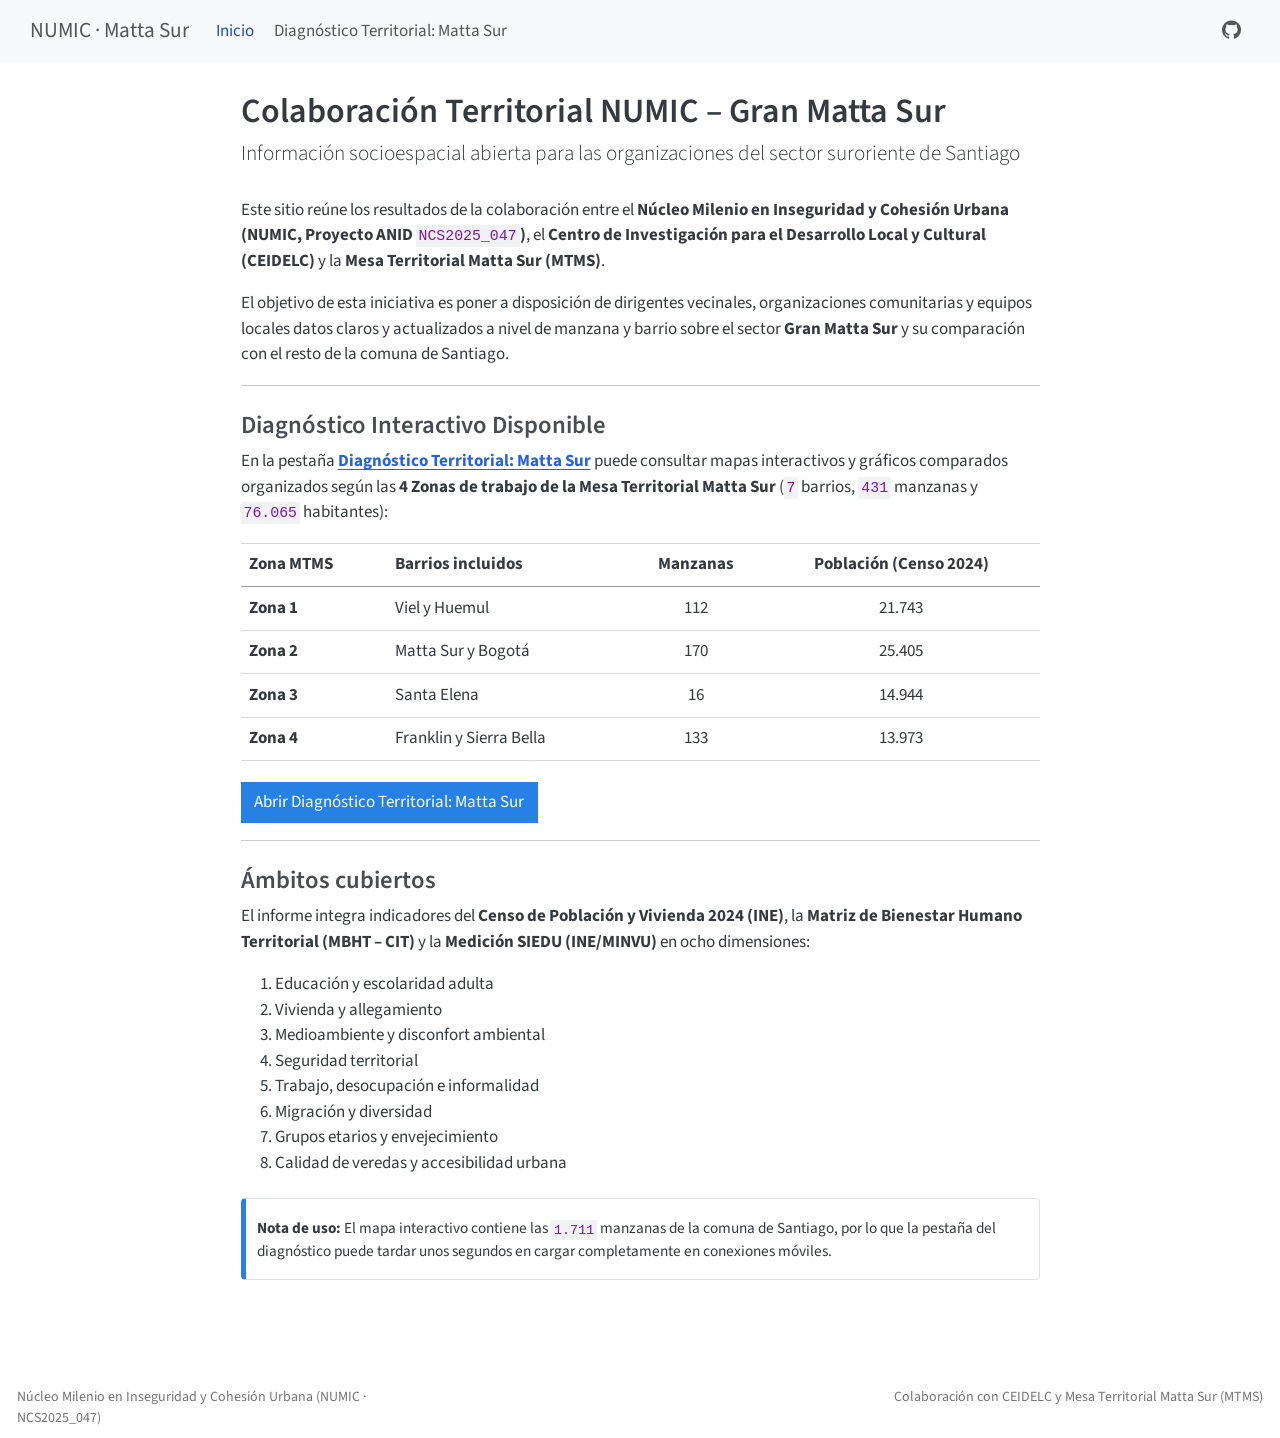
==== docs/index.html @ 4ddbf165 "Configura sitio web Quarto NUMIC - Matta Sur y despliegue en docs/" ====
<!DOCTYPE html>
<html xmlns="http://www.w3.org/1999/xhtml" lang="es" xml:lang="es"><head>

<meta charset="utf-8">
<meta name="generator" content="quarto-1.10.18">

<meta name="viewport" content="width=device-width, initial-scale=1.0, user-scalable=yes">


<title>Colaboración Territorial NUMIC – Gran Matta Sur – NUMIC · Matta Sur</title>
<style>
/* Default styles provided by pandoc.
** See https://pandoc.org/MANUAL.html#variables-for-html for config info.
*/
span.smallcaps{font-variant: small-caps;}
div.columns{display: flex; gap: 1.5em;}
div.column{flex: auto;}
@media screen {
div.columns{gap: min(4vw, 1.5em);}
div.column{overflow-x: auto;}
}
div.hanging-indent{margin-left: 1.5em; text-indent: -1.5em;}
ul.task-list{list-style: none;}
ul.task-list li input[type="checkbox"] {
  width: 0.8em;
  margin: 0 0.8em 0.2em -1em; /* quarto-specific, see https://github.com/quarto-dev/quarto-cli/issues/4556 */ 
  vertical-align: middle;
}
</style>


<script src="site_libs/quarto-nav/quarto-nav.js"></script>
<script src="site_libs/quarto-nav/headroom.min.js"></script>
<script src="site_libs/clipboard/clipboard.min.js"></script>
<script src="site_libs/quarto-html/quarto.js" type="module"></script>
<script src="site_libs/quarto-html/tabsets/tabsets.js" type="module"></script>
<script src="site_libs/quarto-html/popper.min.js"></script>
<script src="site_libs/quarto-html/tippy.umd.min.js"></script>
<script src="site_libs/quarto-html/anchor.min.js"></script>
<link href="site_libs/quarto-html/tippy.css" rel="stylesheet">
<link href="site_libs/quarto-html/quarto-syntax-highlighting-64a204ab8560d761af7679ceaba22944.css" rel="stylesheet" id="quarto-text-highlighting-styles">
<script src="site_libs/bootstrap/bootstrap.min.js"></script>
<link href="site_libs/bootstrap/bootstrap-icons.css" rel="stylesheet">
<link href="site_libs/bootstrap/bootstrap-ea1971949f186b5d7ecce1fd3cf000e4.min.css" rel="stylesheet" append-hash="true" id="quarto-bootstrap" data-mode="light">
<script id="quarto-search-options" type="application/json">{
  "language": {
    "search-no-results-text": "No se han encontrado resultados",
    "search-matching-documents-text": "documentos encontrados",
    "search-copy-link-title": "Copiar el enlace en la búsqueda",
    "search-hide-matches-text": "Ocultar resultados adicionales",
    "search-more-match-text": "resultado adicional en este documento",
    "search-more-matches-text": "resultados adicionales en este documento",
    "search-clear-button-title": "Borrar",
    "search-text-placeholder": "",
    "search-detached-cancel-button-title": "Cancelar",
    "search-submit-button-title": "Enviar",
    "search-label": "Buscar"
  }
}</script>


</head>

<body class="nav-fixed fullcontent quarto-light">

<div id="quarto-search-results"></div>
  <header id="quarto-header" class="headroom fixed-top">
    <nav class="navbar navbar-expand-lg " data-bs-theme="dark">
      <div class="navbar-container container-fluid">
      <div class="navbar-brand-container mx-auto">
    <a class="navbar-brand" href="./index.html">
    <span class="navbar-title">NUMIC · Matta Sur</span>
    </a>
  </div>
          <button class="navbar-toggler" type="button" data-bs-toggle="collapse" data-bs-target="#navbarCollapse" aria-controls="navbarCollapse" role="menu" aria-expanded="false" aria-label="Navegación de palanca" onclick="if (window.quartoToggleHeadroom) { window.quartoToggleHeadroom(); }">
  <span class="navbar-toggler-icon"></span>
</button>
          <div class="collapse navbar-collapse" id="navbarCollapse">
            <ul class="navbar-nav navbar-nav-scroll me-auto">
  <li class="nav-item">
    <a class="nav-link active" href="./index.html" aria-current="page"> 
<span class="menu-text">Inicio</span></a>
  </li>  
  <li class="nav-item">
    <a class="nav-link" href="./02-numic-data-rda/2-processing/4-mattasur-analysis-report.html"> 
<span class="menu-text">Diagnóstico Territorial: Matta Sur</span></a>
  </li>  
</ul>
            <ul class="navbar-nav navbar-nav-scroll ms-auto">
  <li class="nav-item compact">
    <a class="nav-link" href="https://github.com/territorio-numic/matta-sur"> <i class="bi bi-github" role="img" aria-label="Repositorio en GitHub">
</i> 
<span class="menu-text"></span></a>
  </li>  
</ul>
          </div> <!-- /navcollapse -->
            <div class="quarto-navbar-tools">
</div>
      </div> <!-- /container-fluid -->
    </nav>
</header>
<!-- content -->
<div id="quarto-content" class="quarto-container page-columns page-rows-contents page-layout-article page-navbar">
<!-- sidebar -->
<!-- margin-sidebar -->
    
<!-- main -->
<main class="content" id="quarto-document-content">

<header id="title-block-header" class="quarto-title-block default">
<div class="quarto-title">
<h1 class="title">Colaboración Territorial NUMIC – Gran Matta Sur</h1>
<p class="subtitle lead">Información socioespacial abierta para las organizaciones del sector suroriente de Santiago</p>
</div>



<div class="quarto-title-meta">

    
  
    
  </div>
  


</header>


<p>Este sitio reúne los resultados de la colaboración entre el <strong>Núcleo Milenio en Inseguridad y Cohesión Urbana (NUMIC, Proyecto ANID <code>NCS2025_047</code>)</strong>, el <strong>Centro de Investigación para el Desarrollo Local y Cultural (CEIDELC)</strong> y la <strong>Mesa Territorial Matta Sur (MTMS)</strong>.</p>
<p>El objetivo de esta iniciativa es poner a disposición de dirigentes vecinales, organizaciones comunitarias y equipos locales datos claros y actualizados a nivel de manzana y barrio sobre el sector <strong>Gran Matta Sur</strong> y su comparación con el resto de la comuna de Santiago.</p>
<hr>
<section id="diagnóstico-interactivo-disponible" class="level3">
<h3 class="anchored" data-anchor-id="diagnóstico-interactivo-disponible">Diagnóstico Interactivo Disponible</h3>
<p>En la pestaña <a href="./02-numic-data-rda/2-processing/4-mattasur-analysis-report.html"><strong>Diagnóstico Territorial: Matta Sur</strong></a> puede consultar mapas interactivos y gráficos comparados organizados según las <strong>4 Zonas de trabajo de la Mesa Territorial Matta Sur</strong> (<code>7</code> barrios, <code>431</code> manzanas y <code>76.065</code> habitantes):</p>
<table class="caption-top table">
<thead>
<tr class="header">
<th style="text-align: left;">Zona MTMS</th>
<th style="text-align: left;">Barrios incluidos</th>
<th style="text-align: center;">Manzanas</th>
<th style="text-align: center;">Población (Censo 2024)</th>
</tr>
</thead>
<tbody>
<tr class="odd">
<td style="text-align: left;"><strong>Zona 1</strong></td>
<td style="text-align: left;">Viel y Huemul</td>
<td style="text-align: center;">112</td>
<td style="text-align: center;">21.743</td>
</tr>
<tr class="even">
<td style="text-align: left;"><strong>Zona 2</strong></td>
<td style="text-align: left;">Matta Sur y Bogotá</td>
<td style="text-align: center;">170</td>
<td style="text-align: center;">25.405</td>
</tr>
<tr class="odd">
<td style="text-align: left;"><strong>Zona 3</strong></td>
<td style="text-align: left;">Santa Elena</td>
<td style="text-align: center;">16</td>
<td style="text-align: center;">14.944</td>
</tr>
<tr class="even">
<td style="text-align: left;"><strong>Zona 4</strong></td>
<td style="text-align: left;">Franklin y Sierra Bella</td>
<td style="text-align: center;">133</td>
<td style="text-align: center;">13.973</td>
</tr>
</tbody>
</table>
<p style="margin-top: 1.25rem;">
<a href="./02-numic-data-rda/2-processing/4-mattasur-analysis-report.html" class="btn btn-primary" role="button">Abrir Diagnóstico Territorial: Matta Sur</a>
</p>
<hr>
</section>
<section id="ámbitos-cubiertos" class="level3">
<h3 class="anchored" data-anchor-id="ámbitos-cubiertos">Ámbitos cubiertos</h3>
<p>El informe integra indicadores del <strong>Censo de Población y Vivienda 2024 (INE)</strong>, la <strong>Matriz de Bienestar Humano Territorial (MBHT – CIT)</strong> y la <strong>Medición SIEDU (INE/MINVU)</strong> en ocho dimensiones:</p>
<ol type="1">
<li>Educación y escolaridad adulta</li>
<li>Vivienda y allegamiento</li>
<li>Medioambiente y disconfort ambiental</li>
<li>Seguridad territorial</li>
<li>Trabajo, desocupación e informalidad</li>
<li>Migración y diversidad</li>
<li>Grupos etarios y envejecimiento</li>
<li>Calidad de veredas y accesibilidad urbana</li>
</ol>
<div class="callout callout-style-simple callout-note no-icon">
<div class="callout-body d-flex">
<div class="callout-icon-container">
<i class="callout-icon no-icon"></i>
</div>
<div class="callout-body-container">
<p><strong>Nota de uso:</strong> El mapa interactivo contiene las <code>1.711</code> manzanas de la comuna de Santiago, por lo que la pestaña del diagnóstico puede tardar unos segundos en cargar completamente en conexiones móviles.</p>
</div>
</div>
</div>


</section>

</main> <!-- /main -->
<script id="quarto-html-after-body" type="application/javascript">
  window.document.addEventListener("DOMContentLoaded", function (event) {
    const icon = "";
    const anchorJS = new window.AnchorJS();
    anchorJS.options = {
      placement: 'right',
      icon: icon
    };
    anchorJS.add('.anchored');
    const isCodeAnnotation = (el) => {
      for (const clz of el.classList) {
        if (clz.startsWith('code-annotation-')) {                     
          return true;
        }
      }
      return false;
    }
    const onCopySuccess = function(e) {
      // button target
      const button = e.trigger;
      // don't keep focus
      button.blur();
      // flash "checked"
      button.classList.add('code-copy-button-checked');
      var currentTitle = button.getAttribute("title");
      button.setAttribute("title", "Copiado");
      let tooltip;
      if (window.bootstrap) {
        button.setAttribute("data-bs-toggle", "tooltip");
        button.setAttribute("data-bs-placement", "left");
        button.setAttribute("data-bs-title", "Copiado");
        tooltip = new bootstrap.Tooltip(button, 
          { trigger: "manual", 
            customClass: "code-copy-button-tooltip",
            offset: [0, -8]});
        tooltip.show();    
      }
      setTimeout(function() {
        if (tooltip) {
          tooltip.hide();
          button.removeAttribute("data-bs-title");
          button.removeAttribute("data-bs-toggle");
          button.removeAttribute("data-bs-placement");
        }
        button.setAttribute("title", currentTitle);
        button.classList.remove('code-copy-button-checked');
      }, 1000);
      // clear code selection
      e.clearSelection();
    }
    const getTextToCopy = function(trigger) {
      const outerScaffold = trigger.parentElement.cloneNode(true);
      const codeEl = outerScaffold.querySelector('code');
      for (const childEl of codeEl.children) {
        if (isCodeAnnotation(childEl)) {
          childEl.remove();
        }
      }
      return codeEl.innerText;
    }
    const clipboard = new window.ClipboardJS('.code-copy-button:not([data-in-quarto-modal])', {
      text: getTextToCopy
    });
    clipboard.on('success', onCopySuccess);
    if (window.document.getElementById('quarto-embedded-source-code-modal')) {
      const clipboardModal = new window.ClipboardJS('.code-copy-button[data-in-quarto-modal]', {
        text: getTextToCopy,
        container: window.document.getElementById('quarto-embedded-source-code-modal')
      });
      clipboardModal.on('success', onCopySuccess);
    }
      var localhostRegex = new RegExp(/^(?:http|https):\/\/localhost\:?[0-9]*\//);
      var mailtoRegex = new RegExp(/^mailto:/);
        var filterRegex = new RegExp("https:\/\/territorio-numic\.github\.io\/matta-sur");
      var isInternal = (href) => {
          return filterRegex.test(href) || localhostRegex.test(href) || mailtoRegex.test(href);
      }
      // Inspect non-navigation links and adorn them if external
     var links = window.document.querySelectorAll('a[href]:not(.nav-link):not(.navbar-brand):not(.toc-action):not(.sidebar-link):not(.sidebar-item-toggle):not(.pagination-link):not(.no-external):not([aria-hidden]):not(.dropdown-item):not(.quarto-navigation-tool):not(.about-link)');
      for (var i=0; i<links.length; i++) {
        const link = links[i];
        if (!isInternal(link.href)) {
          // undo the damage that might have been done by quarto-nav.js in the case of
          // links that we want to consider external
          if (link.dataset.originalHref !== undefined) {
            link.href = link.dataset.originalHref;
          }
        }
      }
    function tippyHover(el, contentFn, onTriggerFn, onUntriggerFn) {
      const config = {
        allowHTML: true,
        maxWidth: 500,
        delay: 100,
        arrow: false,
        appendTo: function(el) {
            return el.parentElement;
        },
        interactive: true,
        interactiveBorder: 10,
        theme: 'quarto',
        placement: 'bottom-start',
      };
      if (contentFn) {
        config.content = contentFn;
      }
      if (onTriggerFn) {
        config.onTrigger = onTriggerFn;
      }
      if (onUntriggerFn) {
        config.onUntrigger = onUntriggerFn;
      }
      window.tippy(el, config); 
    }
    const noterefs = window.document.querySelectorAll('a[role="doc-noteref"]');
    for (var i=0; i<noterefs.length; i++) {
      const ref = noterefs[i];
      tippyHover(ref, function() {
        // use id or data attribute instead here
        let href = ref.getAttribute('data-footnote-href') || ref.getAttribute('href');
        try { href = new URL(href).hash; } catch {}
        const id = href.replace(/^#\/?/, "");
        const note = window.document.getElementById(id);
        if (note) {
          return note.innerHTML;
        } else {
          return "";
        }
      });
    }
    const xrefs = window.document.querySelectorAll('a.quarto-xref');
    const processXRef = (id, note) => {
      // Strip column container classes
      const stripColumnClz = (el) => {
        el.classList.remove("page-full", "page-columns");
        if (el.children) {
          for (const child of el.children) {
            stripColumnClz(child);
          }
        }
      }
      stripColumnClz(note)
      if (id === null || id.startsWith('sec-')) {
        // Special case sections, only their first couple elements
        const container = document.createElement("div");
        if (note.children && note.children.length > 2) {
          container.appendChild(note.children[0].cloneNode(true));
          for (let i = 1; i < note.children.length; i++) {
            const child = note.children[i];
            if (child.tagName === "P" && child.innerText === "") {
              continue;
            } else {
              container.appendChild(child.cloneNode(true));
              break;
            }
          }
          if (window.Quarto?.typesetMath) {
            window.Quarto.typesetMath(container);
          }
          return container.innerHTML
        } else {
          if (window.Quarto?.typesetMath) {
            window.Quarto.typesetMath(note);
          }
          return note.innerHTML;
        }
      } else {
        // Remove any anchor links if they are present
        const anchorLink = note.querySelector('a.anchorjs-link');
        if (anchorLink) {
          anchorLink.remove();
        }
        if (window.Quarto?.typesetMath) {
          window.Quarto.typesetMath(note);
        }
        if (note.classList.contains("callout")) {
          return note.outerHTML;
        } else {
          return note.innerHTML;
        }
      }
    }
    for (var i=0; i<xrefs.length; i++) {
      const xref = xrefs[i];
      tippyHover(xref, undefined, function(instance) {
        instance.disable();
        let url = xref.getAttribute('href');
        let hash = undefined; 
        if (url.startsWith('#')) {
          hash = url;
        } else {
          try { hash = new URL(url).hash; } catch {}
        }
        if (hash) {
          const id = hash.replace(/^#\/?/, "");
          const note = window.document.getElementById(id);
          if (note !== null) {
            try {
              const html = processXRef(id, note.cloneNode(true));
              instance.setContent(html);
            } finally {
              instance.enable();
              instance.show();
            }
          } else {
            // See if we can fetch this
            fetch(url.split('#')[0])
            .then(res => res.text())
            .then(html => {
              const parser = new DOMParser();
              const htmlDoc = parser.parseFromString(html, "text/html");
              const note = htmlDoc.getElementById(id);
              if (note !== null) {
                const html = processXRef(id, note);
                instance.setContent(html);
              } 
            }).finally(() => {
              instance.enable();
              instance.show();
            });
          }
        } else {
          // See if we can fetch a full url (with no hash to target)
          // This is a special case and we should probably do some content thinning / targeting
          fetch(url)
          .then(res => res.text())
          .then(html => {
            const parser = new DOMParser();
            const htmlDoc = parser.parseFromString(html, "text/html");
            const note = htmlDoc.querySelector('main.content');
            if (note !== null) {
              // This should only happen for chapter cross references
              // (since there is no id in the URL)
              // remove the first header
              if (note.children.length > 0 && note.children[0].tagName === "HEADER") {
                note.children[0].remove();
              }
              const html = processXRef(null, note);
              instance.setContent(html);
            } 
          }).finally(() => {
            instance.enable();
            instance.show();
          });
        }
      }, function(instance) {
      });
    }
        let selectedAnnoteEl;
        const selectorForAnnotation = ( cell, annotation) => {
          let cellAttr = 'data-code-cell="' + cell + '"';
          let lineAttr = 'data-code-annotation="' +  annotation + '"';
          const selector = 'span[' + cellAttr + '][' + lineAttr + ']';
          return selector;
        }
        const selectCodeLines = (annoteEl) => {
          const doc = window.document;
          const targetCell = annoteEl.getAttribute("data-target-cell");
          const targetAnnotation = annoteEl.getAttribute("data-target-annotation");
          const annoteSpan = window.document.querySelector(selectorForAnnotation(targetCell, targetAnnotation));
          const lines = annoteSpan.getAttribute("data-code-lines").split(",");
          const lineIds = lines.map((line) => {
            return targetCell + "-" + line;
          })
          let top = null;
          let height = null;
          let parent = null;
          if (lineIds.length > 0) {
              //compute the position of the single el (top and bottom and make a div)
              const el = window.document.getElementById(lineIds[0]);
              top = el.offsetTop;
              height = el.offsetHeight;
              parent = el.parentElement.parentElement;
            if (lineIds.length > 1) {
              const lastEl = window.document.getElementById(lineIds[lineIds.length - 1]);
              const bottom = lastEl.offsetTop + lastEl.offsetHeight;
              height = bottom - top;
            }
            if (top !== null && height !== null && parent !== null) {
              // cook up a div (if necessary) and position it 
              let div = window.document.getElementById("code-annotation-line-highlight");
              if (div === null) {
                div = window.document.createElement("div");
                div.setAttribute("id", "code-annotation-line-highlight");
                div.style.position = 'absolute';
                parent.appendChild(div);
              }
              div.style.top = top - 2 + "px";
              div.style.height = height + 4 + "px";
              div.style.left = 0;
              let gutterDiv = window.document.getElementById("code-annotation-line-highlight-gutter");
              if (gutterDiv === null) {
                gutterDiv = window.document.createElement("div");
                gutterDiv.setAttribute("id", "code-annotation-line-highlight-gutter");
                gutterDiv.style.position = 'absolute';
                const codeCell = window.document.getElementById(targetCell);
                const gutter = codeCell.querySelector('.code-annotation-gutter');
                gutter.appendChild(gutterDiv);
              }
              gutterDiv.style.top = top - 2 + "px";
              gutterDiv.style.height = height + 4 + "px";
            }
            selectedAnnoteEl = annoteEl;
          }
        };
        const unselectCodeLines = () => {
          const elementsIds = ["code-annotation-line-highlight", "code-annotation-line-highlight-gutter"];
          elementsIds.forEach((elId) => {
            const div = window.document.getElementById(elId);
            if (div) {
              div.remove();
            }
          });
          selectedAnnoteEl = undefined;
        };
          // Handle positioning of the toggle
      window.addEventListener(
        "resize",
        throttle(() => {
          elRect = undefined;
          if (selectedAnnoteEl) {
            selectCodeLines(selectedAnnoteEl);
          }
        }, 10)
      );
      function throttle(fn, ms) {
      let throttle = false;
      let timer;
        return (...args) => {
          if(!throttle) { // first call gets through
              fn.apply(this, args);
              throttle = true;
          } else { // all the others get throttled
              if(timer) clearTimeout(timer); // cancel #2
              timer = setTimeout(() => {
                fn.apply(this, args);
                timer = throttle = false;
              }, ms);
          }
        };
      }
        // Attach click handler to the DT
        const annoteDls = window.document.querySelectorAll('dt[data-target-cell]');
        for (const annoteDlNode of annoteDls) {
          annoteDlNode.addEventListener('click', (event) => {
            const clickedEl = event.target;
            if (clickedEl !== selectedAnnoteEl) {
              unselectCodeLines();
              const activeEl = window.document.querySelector('dt[data-target-cell].code-annotation-active');
              if (activeEl) {
                activeEl.classList.remove('code-annotation-active');
              }
              selectCodeLines(clickedEl);
              clickedEl.classList.add('code-annotation-active');
            } else {
              // Unselect the line
              unselectCodeLines();
              clickedEl.classList.remove('code-annotation-active');
            }
          });
        }
    const findCites = (el) => {
      const parentEl = el.parentElement;
      if (parentEl) {
        const cites = parentEl.dataset.cites;
        if (cites) {
          return {
            el,
            cites: cites.split(' ')
          };
        } else {
          return findCites(el.parentElement)
        }
      } else {
        return undefined;
      }
    };
    var bibliorefs = window.document.querySelectorAll('a[role="doc-biblioref"]');
    for (var i=0; i<bibliorefs.length; i++) {
      const ref = bibliorefs[i];
      const citeInfo = findCites(ref);
      if (citeInfo) {
        tippyHover(citeInfo.el, function() {
          var popup = window.document.createElement('div');
          citeInfo.cites.forEach(function(cite) {
            var citeDiv = window.document.createElement('div');
            citeDiv.classList.add('hanging-indent');
            citeDiv.classList.add('csl-entry');
            var biblioDiv = window.document.getElementById('ref-' + cite);
            if (biblioDiv) {
              citeDiv.innerHTML = biblioDiv.innerHTML;
            }
            popup.appendChild(citeDiv);
          });
          return popup.innerHTML;
        });
      }
    }
  });
  </script>
</div> <!-- /content -->
<footer class="footer">
  <div class="nav-footer">
    <div class="nav-footer-left">
<p>Núcleo Milenio en Inseguridad y Cohesión Urbana (NUMIC · NCS2025_047)</p>
</div>   
    <div class="nav-footer-center">
      &nbsp;
    </div>
    <div class="nav-footer-right">
<p>Colaboración con CEIDELC y Mesa Territorial Matta Sur (MTMS)</p>
</div>
  </div>
</footer>




</body></html>
---- docs/site_libs/quarto-html/tippy.css ----
.tippy-box[data-animation=fade][data-state=hidden]{opacity:0}[data-tippy-root]{max-width:calc(100vw - 10px)}.tippy-box{position:relative;background-color:#333;color:#fff;border-radius:4px;font-size:14px;line-height:1.4;white-space:normal;outline:0;transition-property:transform,visibility,opacity}.tippy-box[data-placement^=top]>.tippy-arrow{bottom:0}.tippy-box[data-placement^=top]>.tippy-arrow:before{bottom:-7px;left:0;border-width:8px 8px 0;border-top-color:initial;transform-origin:center top}.tippy-box[data-placement^=bottom]>.tippy-arrow{top:0}.tippy-box[data-placement^=bottom]>.tippy-arrow:before{top:-7px;left:0;border-width:0 8px 8px;border-bottom-color:initial;transform-origin:center bottom}.tippy-box[data-placement^=left]>.tippy-arrow{right:0}.tippy-box[data-placement^=left]>.tippy-arrow:before{border-width:8px 0 8px 8px;border-left-color:initial;right:-7px;transform-origin:center left}.tippy-box[data-placement^=right]>.tippy-arrow{left:0}.tippy-box[data-placement^=right]>.tippy-arrow:before{left:-7px;border-width:8px 8px 8px 0;border-right-color:initial;transform-origin:center right}.tippy-box[data-inertia][data-state=visible]{transition-timing-function:cubic-bezier(.54,1.5,.38,1.11)}.tippy-arrow{width:16px;height:16px;color:#333}.tippy-arrow:before{content:"";position:absolute;border-color:transparent;border-style:solid}.tippy-content{position:relative;padding:5px 9px;z-index:1}
---- docs/site_libs/quarto-html/quarto-syntax-highlighting-64a204ab8560d761af7679ceaba22944.css ----
/* quarto syntax highlight colors */
:root {
  --quarto-hl-ot-color: #003B4F;
  --quarto-hl-at-color: #657422;
  --quarto-hl-ss-color: #20794D;
  --quarto-hl-an-color: #5E5E5E;
  --quarto-hl-fu-color: #4758AB;
  --quarto-hl-st-color: #20794D;
  --quarto-hl-cf-color: #003B4F;
  --quarto-hl-op-color: #5E5E5E;
  --quarto-hl-er-color: #AD0000;
  --quarto-hl-bn-color: #AD0000;
  --quarto-hl-al-color: #AD0000;
  --quarto-hl-va-color: #111111;
  --quarto-hl-bu-color: inherit;
  --quarto-hl-ex-color: inherit;
  --quarto-hl-pp-color: #AD0000;
  --quarto-hl-in-color: #5E5E5E;
  --quarto-hl-vs-color: #20794D;
  --quarto-hl-wa-color: #5E5E5E;
  --quarto-hl-do-color: #5E5E5E;
  --quarto-hl-im-color: #00769E;
  --quarto-hl-ch-color: #20794D;
  --quarto-hl-dt-color: #AD0000;
  --quarto-hl-fl-color: #AD0000;
  --quarto-hl-co-color: #5E5E5E;
  --quarto-hl-cv-color: #5E5E5E;
  --quarto-hl-cn-color: #8f5902;
  --quarto-hl-sc-color: #5E5E5E;
  --quarto-hl-dv-color: #AD0000;
  --quarto-hl-kw-color: #003B4F;
}

/* other quarto variables */
:root {
  --quarto-font-monospace: SFMono-Regular, Menlo, Monaco, Consolas, "Liberation Mono", "Courier New", monospace;
}

/* syntax highlight based on Pandoc's rules */
pre > code.sourceCode > span {
  color: #003B4F;
}

code.sourceCode > span {
  color: #003B4F;
}

div.sourceCode,
div.sourceCode pre.sourceCode {
  color: #003B4F;
}

/* Normal */
code span {
  color: #003B4F;
}

/* Alert */
code span.al {
  color: #AD0000;
  font-style: inherit;
}

/* Annotation */
code span.an {
  color: #5E5E5E;
  font-style: inherit;
}

/* Attribute */
code span.at {
  color: #657422;
  font-style: inherit;
}

/* BaseN */
code span.bn {
  color: #AD0000;
  font-style: inherit;
}

/* BuiltIn */
code span.bu {
  font-style: inherit;
}

/* ControlFlow */
code span.cf {
  color: #003B4F;
  font-weight: bold;
  font-style: inherit;
}

/* Char */
code span.ch {
  color: #20794D;
  font-style: inherit;
}

/* Constant */
code span.cn {
  color: #8f5902;
  font-style: inherit;
}

/* Comment */
code span.co {
  color: #5E5E5E;
  font-style: inherit;
}

/* CommentVar */
code span.cv {
  color: #5E5E5E;
  font-style: italic;
}

/* Documentation */
code span.do {
  color: #5E5E5E;
  font-style: italic;
}

/* DataType */
code span.dt {
  color: #AD0000;
  font-style: inherit;
}

/* DecVal */
code span.dv {
  color: #AD0000;
  font-style: inherit;
}

/* Error */
code span.er {
  color: #AD0000;
  font-style: inherit;
}

/* Extension */
code span.ex {
  font-style: inherit;
}

/* Float */
code span.fl {
  color: #AD0000;
  font-style: inherit;
}

/* Function */
code span.fu {
  color: #4758AB;
  font-style: inherit;
}

/* Import */
code span.im {
  color: #00769E;
  font-style: inherit;
}

/* Information */
code span.in {
  color: #5E5E5E;
  font-style: inherit;
}

/* Keyword */
code span.kw {
  color: #003B4F;
  font-weight: bold;
  font-style: inherit;
}

/* Operator */
code span.op {
  color: #5E5E5E;
  font-style: inherit;
}

/* Other */
code span.ot {
  color: #003B4F;
  font-style: inherit;
}

/* Preprocessor */
code span.pp {
  color: #AD0000;
  font-style: inherit;
}

/* SpecialChar */
code span.sc {
  color: #5E5E5E;
  font-style: inherit;
}

/* SpecialString */
code span.ss {
  color: #20794D;
  font-style: inherit;
}

/* String */
code span.st {
  color: #20794D;
  font-style: inherit;
}

/* Variable */
code span.va {
  color: #111111;
  font-style: inherit;
}

/* VerbatimString */
code span.vs {
  color: #20794D;
  font-style: inherit;
}

/* Warning */
code span.wa {
  color: #5E5E5E;
  font-style: italic;
}

.prevent-inlining {
  content: "</";
}

/*# sourceMappingURL=9d8d5bb603a83b8298b89080a598c93b.css.map */
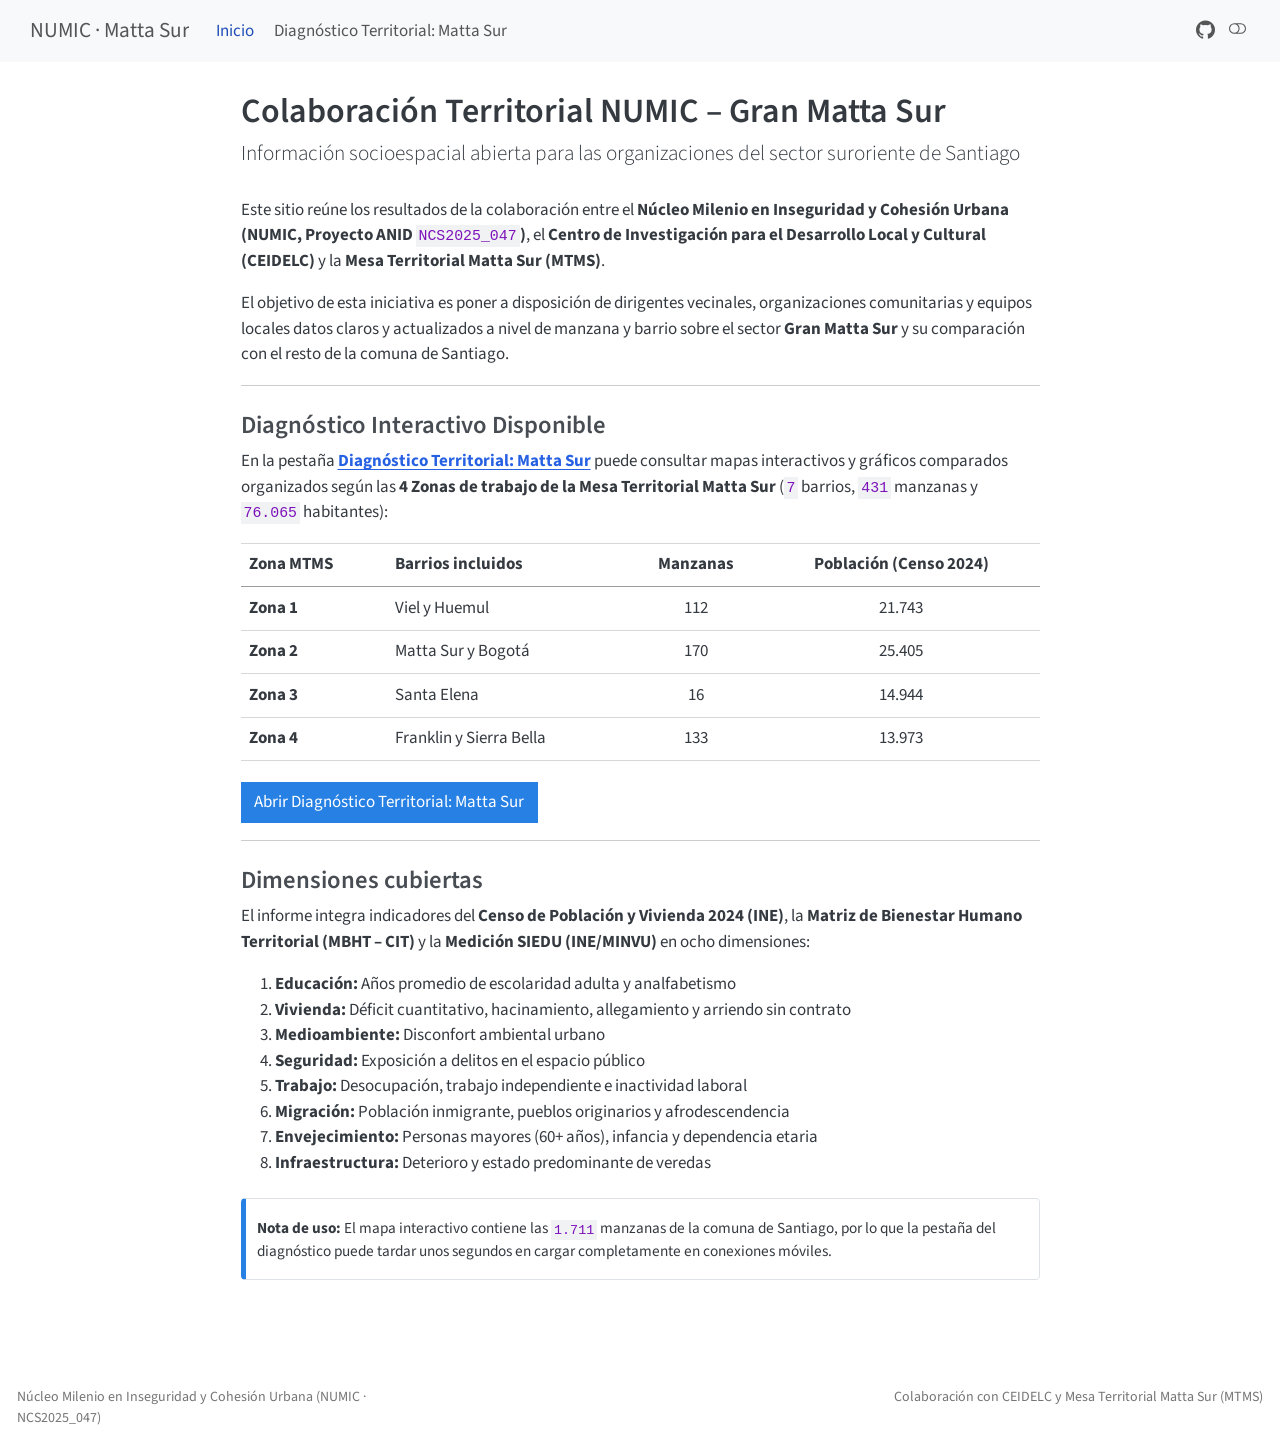
==== commit cfeea082: "Version 2: modo oscuro con switch, ajustes de tooltips y 8 dimensiones" ====
--- a/docs/index.html
+++ b/docs/index.html
@@ -38,10 +38,14 @@
 <script src="site_libs/quarto-html/tippy.umd.min.js"></script>
 <script src="site_libs/quarto-html/anchor.min.js"></script>
 <link href="site_libs/quarto-html/tippy.css" rel="stylesheet">
-<link href="site_libs/quarto-html/quarto-syntax-highlighting-64a204ab8560d761af7679ceaba22944.css" rel="stylesheet" id="quarto-text-highlighting-styles">
+<link href="site_libs/quarto-html/quarto-syntax-highlighting-64a204ab8560d761af7679ceaba22944.css" rel="stylesheet" class="quarto-color-scheme" id="quarto-text-highlighting-styles">
+<link href="site_libs/quarto-html/quarto-syntax-highlighting-dark-b85bc7c33db8c58e0ec93c3465666fed.css" rel="stylesheet" class="quarto-color-scheme quarto-color-alternate" id="quarto-text-highlighting-styles">
+<link href="site_libs/quarto-html/quarto-syntax-highlighting-64a204ab8560d761af7679ceaba22944.css" rel="stylesheet" class="quarto-color-scheme-extra" id="quarto-text-highlighting-styles">
 <script src="site_libs/bootstrap/bootstrap.min.js"></script>
 <link href="site_libs/bootstrap/bootstrap-icons.css" rel="stylesheet">
-<link href="site_libs/bootstrap/bootstrap-ea1971949f186b5d7ecce1fd3cf000e4.min.css" rel="stylesheet" append-hash="true" id="quarto-bootstrap" data-mode="light">
+<link href="site_libs/bootstrap/bootstrap-ea1971949f186b5d7ecce1fd3cf000e4.min.css" rel="stylesheet" append-hash="true" class="quarto-color-scheme" id="quarto-bootstrap" data-mode="light">
+<link href="site_libs/bootstrap/bootstrap-dark-1033933cf7a2d68ded238f413a38f9a9.min.css" rel="stylesheet" append-hash="true" class="quarto-color-scheme quarto-color-alternate" id="quarto-bootstrap" data-mode="dark">
+<link href="site_libs/bootstrap/bootstrap-ea1971949f186b5d7ecce1fd3cf000e4.min.css" rel="stylesheet" append-hash="true" class="quarto-color-scheme-extra" id="quarto-bootstrap" data-mode="light">
 <script id="quarto-search-options" type="application/json">{
   "language": {
     "search-no-results-text": "No se han encontrado resultados",
@@ -61,7 +65,169 @@
 
 </head>
 
-<body class="nav-fixed fullcontent quarto-light">
+<body class="nav-fixed fullcontent quarto-light"><script id="quarto-html-before-body" type="application/javascript">
+    const toggleBodyColorMode = (bsSheetEl) => {
+      const mode = bsSheetEl.getAttribute("data-mode");
+      const bodyEl = window.document.querySelector("body");
+      if (mode === "dark") {
+        bodyEl.classList.add("quarto-dark");
+        bodyEl.classList.remove("quarto-light");
+      } else {
+        bodyEl.classList.add("quarto-light");
+        bodyEl.classList.remove("quarto-dark");
+      }
+    }
+    const toggleBodyColorPrimary = () => {
+      const bsSheetEl = window.document.querySelector("link#quarto-bootstrap:not([rel=disabled-stylesheet])");
+      if (bsSheetEl) {
+        toggleBodyColorMode(bsSheetEl);
+      }
+    }
+    const setColorSchemeToggle = (alternate) => {
+      const toggles = window.document.querySelectorAll('.quarto-color-scheme-toggle');
+      for (let i=0; i < toggles.length; i++) {
+        const toggle = toggles[i];
+        if (toggle) {
+          if (alternate) {
+            toggle.classList.add("alternate");
+          } else {
+            toggle.classList.remove("alternate");
+          }
+        }
+      }
+    };
+    const toggleColorMode = (alternate) => {
+      // Switch the stylesheets
+      const primaryStylesheets = window.document.querySelectorAll('link.quarto-color-scheme:not(.quarto-color-alternate)');
+      const alternateStylesheets = window.document.querySelectorAll('link.quarto-color-scheme.quarto-color-alternate');
+      manageTransitions('#quarto-margin-sidebar .nav-link', false);
+      if (alternate) {
+        // note: dark is layered on light, we don't disable primary!
+        enableStylesheet(alternateStylesheets);
+        for (const sheetNode of alternateStylesheets) {
+          if (sheetNode.id === "quarto-bootstrap") {
+            toggleBodyColorMode(sheetNode);
+          }
+        }
+      } else {
+        disableStylesheet(alternateStylesheets);
+        enableStylesheet(primaryStylesheets)
+        toggleBodyColorPrimary();
+      }
+      manageTransitions('#quarto-margin-sidebar .nav-link', true);
+      // Switch the toggles
+      setColorSchemeToggle(alternate)
+      // Hack to workaround the fact that safari doesn't
+      // properly recolor the scrollbar when toggling (#1455)
+      if (navigator.userAgent.indexOf('Safari') > 0 && navigator.userAgent.indexOf('Chrome') == -1) {
+        manageTransitions("body", false);
+        window.scrollTo(0, 1);
+        setTimeout(() => {
+          window.scrollTo(0, 0);
+          manageTransitions("body", true);
+        }, 40);
+      }
+    }
+    const disableStylesheet = (stylesheets) => {
+      for (let i=0; i < stylesheets.length; i++) {
+        const stylesheet = stylesheets[i];
+        stylesheet.rel = 'disabled-stylesheet';
+      }
+    }
+    const enableStylesheet = (stylesheets) => {
+      for (let i=0; i < stylesheets.length; i++) {
+        const stylesheet = stylesheets[i];
+        if(stylesheet.rel !== 'stylesheet') { // for Chrome, which will still FOUC without this check
+          stylesheet.rel = 'stylesheet';
+        }
+      }
+    }
+    const manageTransitions = (selector, allowTransitions) => {
+      const els = window.document.querySelectorAll(selector);
+      for (let i=0; i < els.length; i++) {
+        const el = els[i];
+        if (allowTransitions) {
+          el.classList.remove('notransition');
+        } else {
+          el.classList.add('notransition');
+        }
+      }
+    }
+    const isFileUrl = () => {
+      return window.location.protocol === 'file:';
+    }
+    const hasAlternateSentinel = () => {
+      let styleSentinel = getColorSchemeSentinel();
+      if (styleSentinel !== null) {
+        return styleSentinel === "alternate";
+      } else {
+        return false;
+      }
+    }
+    const setStyleSentinel = (alternate) => {
+      const value = alternate ? "alternate" : "default";
+      if (!isFileUrl()) {
+        window.localStorage.setItem("quarto-color-scheme", value);
+      } else {
+        localAlternateSentinel = value;
+      }
+    }
+    const getColorSchemeSentinel = () => {
+      if (!isFileUrl()) {
+        const storageValue = window.localStorage.getItem("quarto-color-scheme");
+        return storageValue != null ? storageValue : localAlternateSentinel;
+      } else {
+        return localAlternateSentinel;
+      }
+    }
+    const toggleGiscusIfUsed = (isAlternate, darkModeDefault) => {
+      const baseTheme = document.querySelector('#giscus-base-theme')?.value ?? 'light';
+      const alternateTheme = document.querySelector('#giscus-alt-theme')?.value ?? 'dark';
+      let newTheme = '';
+      if(authorPrefersDark) {
+        newTheme = isAlternate ? baseTheme : alternateTheme;
+      } else {
+        newTheme = isAlternate ? alternateTheme : baseTheme;
+      }
+      const changeGiscusTheme = () => {
+        // From: https://github.com/giscus/giscus/issues/336
+        const sendMessage = (message) => {
+          const iframe = document.querySelector('iframe.giscus-frame');
+          if (!iframe) return;
+          iframe.contentWindow.postMessage({ giscus: message }, 'https://giscus.app');
+        }
+        sendMessage({
+          setConfig: {
+            theme: newTheme
+          }
+        });
+      }
+      const isGiscussLoaded = window.document.querySelector('iframe.giscus-frame') !== null;
+      if (isGiscussLoaded) {
+        changeGiscusTheme();
+      }
+    };
+    const authorPrefersDark = false;
+    const darkModeDefault = authorPrefersDark;
+      document.querySelector('link#quarto-text-highlighting-styles.quarto-color-scheme-extra').rel = 'disabled-stylesheet';
+      document.querySelector('link#quarto-bootstrap.quarto-color-scheme-extra').rel = 'disabled-stylesheet';
+    let localAlternateSentinel = darkModeDefault ? 'alternate' : 'default';
+    // Dark / light mode switch
+    window.quartoToggleColorScheme = () => {
+      // Read the current dark / light value
+      let toAlternate = !hasAlternateSentinel();
+      toggleColorMode(toAlternate);
+      setStyleSentinel(toAlternate);
+      toggleGiscusIfUsed(toAlternate, darkModeDefault);
+      window.dispatchEvent(new Event('resize'));
+    };
+    // Switch to dark mode if need be
+    if (hasAlternateSentinel()) {
+      toggleColorMode(true);
+    } else {
+      toggleColorMode(false);
+    }
+  </script>
 
 <div id="quarto-search-results"></div>
   <header id="quarto-header" class="headroom fixed-top">
@@ -95,6 +261,7 @@
 </ul>
           </div> <!-- /navcollapse -->
             <div class="quarto-navbar-tools">
+  <a href="" class="quarto-color-scheme-toggle quarto-navigation-tool  px-1" onclick="window.quartoToggleColorScheme(); return false;" title="Alternar modo oscuro"><i class="bi"></i></a>
 </div>
       </div> <!-- /container-fluid -->
     </nav>
@@ -106,6 +273,7 @@
     
 <!-- main -->
 <main class="content" id="quarto-document-content">
+
 
 <header id="title-block-header" class="quarto-title-block default">
 <div class="quarto-title">
@@ -174,18 +342,18 @@
 </p>
 <hr>
 </section>
-<section id="ámbitos-cubiertos" class="level3">
-<h3 class="anchored" data-anchor-id="ámbitos-cubiertos">Ámbitos cubiertos</h3>
+<section id="dimensiones-cubiertas" class="level3">
+<h3 class="anchored" data-anchor-id="dimensiones-cubiertas">Dimensiones cubiertas</h3>
 <p>El informe integra indicadores del <strong>Censo de Población y Vivienda 2024 (INE)</strong>, la <strong>Matriz de Bienestar Humano Territorial (MBHT – CIT)</strong> y la <strong>Medición SIEDU (INE/MINVU)</strong> en ocho dimensiones:</p>
 <ol type="1">
-<li>Educación y escolaridad adulta</li>
-<li>Vivienda y allegamiento</li>
-<li>Medioambiente y disconfort ambiental</li>
-<li>Seguridad territorial</li>
-<li>Trabajo, desocupación e informalidad</li>
-<li>Migración y diversidad</li>
-<li>Grupos etarios y envejecimiento</li>
-<li>Calidad de veredas y accesibilidad urbana</li>
+<li><strong>Educación:</strong> Años promedio de escolaridad adulta y analfabetismo</li>
+<li><strong>Vivienda:</strong> Déficit cuantitativo, hacinamiento, allegamiento y arriendo sin contrato</li>
+<li><strong>Medioambiente:</strong> Disconfort ambiental urbano</li>
+<li><strong>Seguridad:</strong> Exposición a delitos en el espacio público</li>
+<li><strong>Trabajo:</strong> Desocupación, trabajo independiente e inactividad laboral</li>
+<li><strong>Migración:</strong> Población inmigrante, pueblos originarios y afrodescendencia</li>
+<li><strong>Envejecimiento:</strong> Personas mayores (60+ años), infancia y dependencia etaria</li>
+<li><strong>Infraestructura:</strong> Deterioro y estado predominante de veredas</li>
 </ol>
 <div class="callout callout-style-simple callout-note no-icon">
 <div class="callout-body d-flex">
@@ -204,6 +372,19 @@
 </main> <!-- /main -->
 <script id="quarto-html-after-body" type="application/javascript">
   window.document.addEventListener("DOMContentLoaded", function (event) {
+    // Ensure there is a toggle, if there isn't float one in the top right
+    if (window.document.querySelector('.quarto-color-scheme-toggle') === null) {
+      const a = window.document.createElement('a');
+      a.classList.add('top-right');
+      a.classList.add('quarto-color-scheme-toggle');
+      a.href = "";
+      a.onclick = function() { try { window.quartoToggleColorScheme(); } catch {} return false; };
+      const i = window.document.createElement("i");
+      i.classList.add('bi');
+      a.appendChild(i);
+      window.document.body.appendChild(a);
+    }
+    setColorSchemeToggle(hasAlternateSentinel())
     const icon = "";
     const anchorJS = new window.AnchorJS();
     anchorJS.options = {
--- a/docs/site_libs/quarto-html/quarto-syntax-highlighting-dark-b85bc7c33db8c58e0ec93c3465666fed.css
+++ b/docs/site_libs/quarto-html/quarto-syntax-highlighting-dark-b85bc7c33db8c58e0ec93c3465666fed.css
@@ -0,0 +1,219 @@
+/* quarto syntax highlight colors */
+:root {
+  --quarto-hl-al-color: #f07178;
+  --quarto-hl-an-color: #d4d0ab;
+  --quarto-hl-at-color: #00e0e0;
+  --quarto-hl-bn-color: #d4d0ab;
+  --quarto-hl-bu-color: #abe338;
+  --quarto-hl-ch-color: #abe338;
+  --quarto-hl-co-color: #f8f8f2;
+  --quarto-hl-cv-color: #ffd700;
+  --quarto-hl-cn-color: #ffd700;
+  --quarto-hl-cf-color: #ffa07a;
+  --quarto-hl-dt-color: #ffa07a;
+  --quarto-hl-dv-color: #d4d0ab;
+  --quarto-hl-do-color: #f8f8f2;
+  --quarto-hl-er-color: #f07178;
+  --quarto-hl-ex-color: #00e0e0;
+  --quarto-hl-fl-color: #d4d0ab;
+  --quarto-hl-fu-color: #ffa07a;
+  --quarto-hl-im-color: #abe338;
+  --quarto-hl-in-color: #d4d0ab;
+  --quarto-hl-kw-color: #ffa07a;
+  --quarto-hl-op-color: #ffa07a;
+  --quarto-hl-ot-color: #00e0e0;
+  --quarto-hl-pp-color: #dcc6e0;
+  --quarto-hl-re-color: #00e0e0;
+  --quarto-hl-sc-color: #abe338;
+  --quarto-hl-ss-color: #abe338;
+  --quarto-hl-st-color: #abe338;
+  --quarto-hl-va-color: #00e0e0;
+  --quarto-hl-vs-color: #abe338;
+  --quarto-hl-wa-color: #dcc6e0;
+}
+
+/* other quarto variables */
+:root {
+  --quarto-font-monospace: SFMono-Regular, Menlo, Monaco, Consolas, "Liberation Mono", "Courier New", monospace;
+}
+
+/* syntax highlight based on Pandoc's rules */
+pre > code.sourceCode > span {
+  color: #f8f8f2;
+}
+
+code.sourceCode > span {
+  color: #f8f8f2;
+}
+
+div.sourceCode,
+div.sourceCode pre.sourceCode {
+  color: #f8f8f2;
+}
+
+/* Normal */
+code span {
+  color: #f8f8f2;
+}
+
+/* Alert */
+code span.al {
+  color: #f07178;
+}
+
+/* Annotation */
+code span.an {
+  color: #d4d0ab;
+}
+
+/* Attribute */
+code span.at {
+  color: #00e0e0;
+}
+
+/* BaseN */
+code span.bn {
+  color: #d4d0ab;
+}
+
+/* BuiltIn */
+code span.bu {
+  color: #abe338;
+}
+
+/* ControlFlow */
+code span.cf {
+  font-weight: bold;
+  color: #ffa07a;
+}
+
+/* Char */
+code span.ch {
+  color: #abe338;
+}
+
+/* Constant */
+code span.cn {
+  color: #ffd700;
+}
+
+/* Comment */
+code span.co {
+  font-style: italic;
+  color: #f8f8f2;
+}
+
+/* CommentVar */
+code span.cv {
+  color: #ffd700;
+}
+
+/* Documentation */
+code span.do {
+  color: #f8f8f2;
+}
+
+/* DataType */
+code span.dt {
+  color: #ffa07a;
+}
+
+/* DecVal */
+code span.dv {
+  color: #d4d0ab;
+}
+
+/* Error */
+code span.er {
+  color: #f07178;
+  text-decoration: underline;
+}
+
+/* Extension */
+code span.ex {
+  font-weight: bold;
+  color: #00e0e0;
+}
+
+/* Float */
+code span.fl {
+  color: #d4d0ab;
+}
+
+/* Function */
+code span.fu {
+  color: #ffa07a;
+}
+
+/* Import */
+code span.im {
+  color: #abe338;
+}
+
+/* Information */
+code span.in {
+  color: #d4d0ab;
+}
+
+/* Keyword */
+code span.kw {
+  font-weight: bold;
+  color: #ffa07a;
+}
+
+/* Operator */
+code span.op {
+  color: #ffa07a;
+}
+
+/* Other */
+code span.ot {
+  color: #00e0e0;
+}
+
+/* Preprocessor */
+code span.pp {
+  color: #dcc6e0;
+}
+
+/* RegionMarker */
+code span.re {
+  background-color: #f8f8f2;
+  color: #00e0e0;
+}
+
+/* SpecialChar */
+code span.sc {
+  color: #abe338;
+}
+
+/* SpecialString */
+code span.ss {
+  color: #abe338;
+}
+
+/* String */
+code span.st {
+  color: #abe338;
+}
+
+/* Variable */
+code span.va {
+  color: #00e0e0;
+}
+
+/* VerbatimString */
+code span.vs {
+  color: #abe338;
+}
+
+/* Warning */
+code span.wa {
+  color: #dcc6e0;
+}
+
+.prevent-inlining {
+  content: "</";
+}
+
+/*# sourceMappingURL=4ed8f1090dec6531da29ab00902aa718.css.map */
